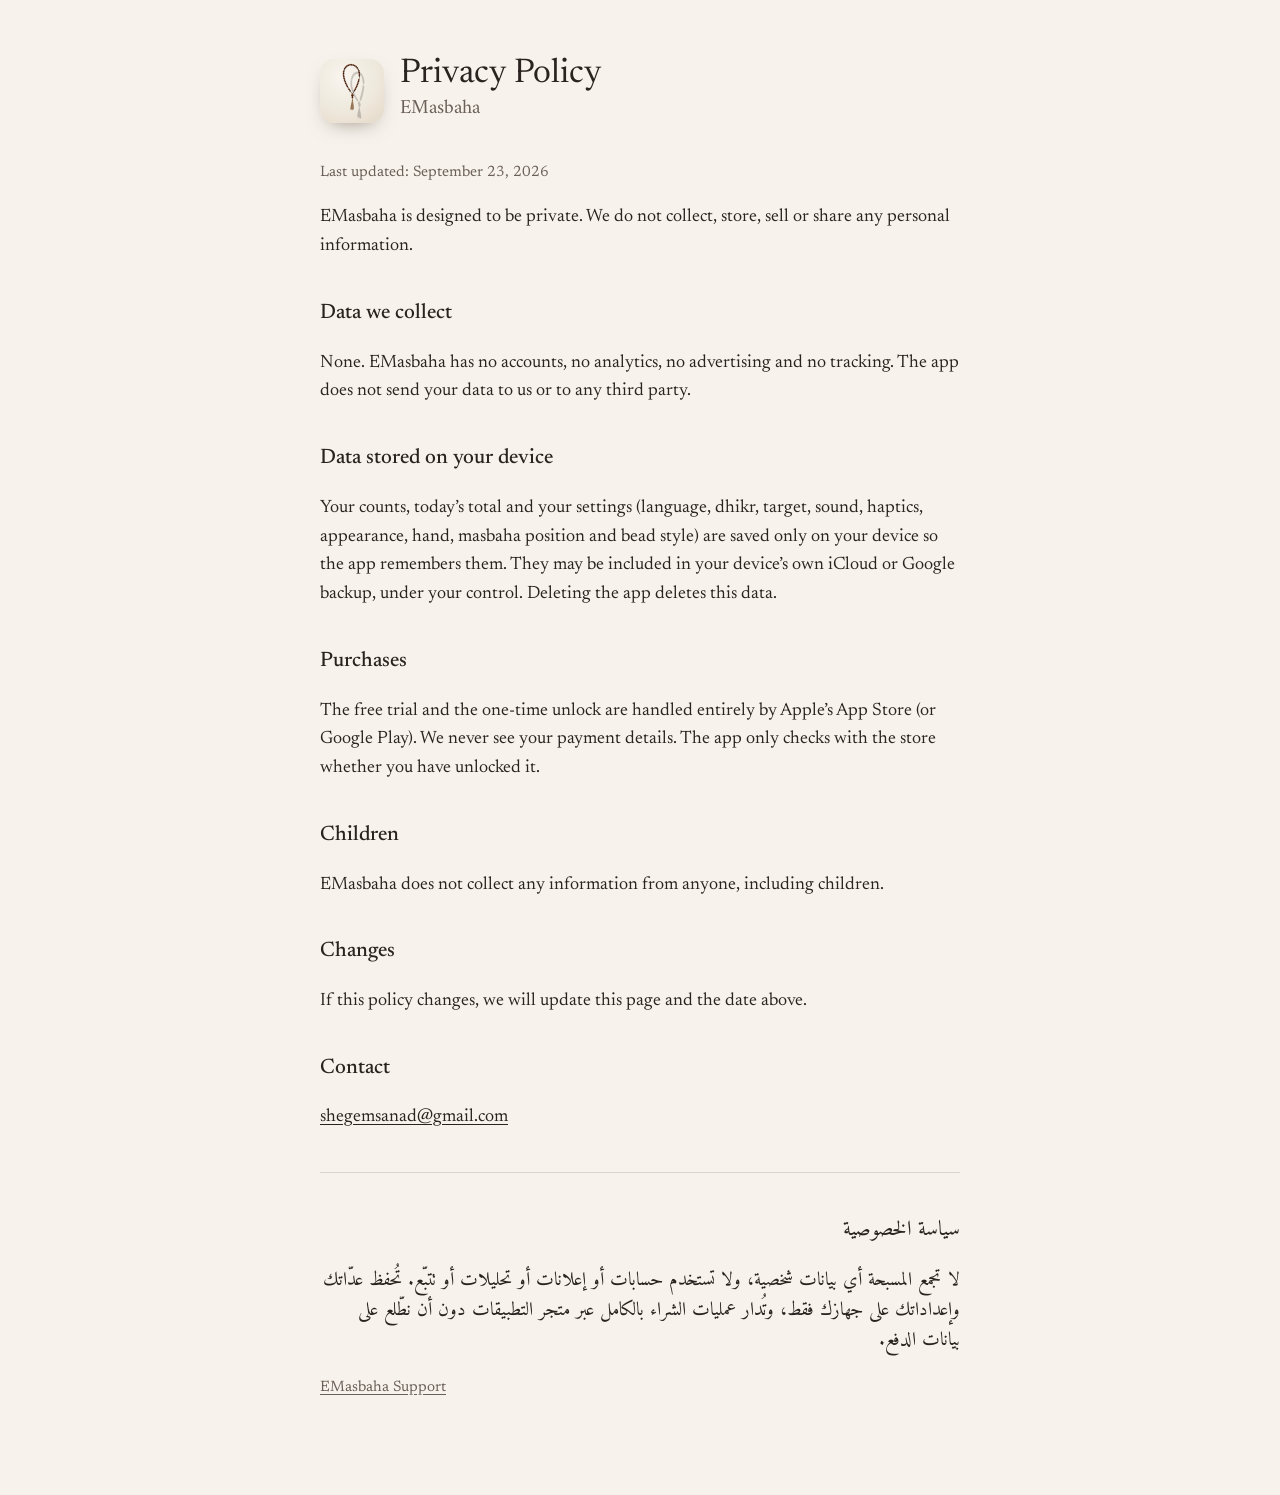
==== privacy.html @ 6d899d8a "EMasbaha support and privacy pages Co-Authored-By: Claude Opus 5.5 <noreply@anthropic.com>" ====
<!DOCTYPE html>
<html lang="en"><head><meta charset="utf-8"><meta name="viewport" content="width=device-width,initial-scale=1">
<title>EMasbaha — Privacy Policy</title>
<link rel="preconnect" href="https://fonts.googleapis.com"><link rel="preconnect" href="https://fonts.gstatic.com" crossorigin>
<link href="https://fonts.googleapis.com/css2?family=Amiri&family=Newsreader:opsz,wght@6..72,400;6..72,500&display=swap" rel="stylesheet">
<link rel="stylesheet" href="style.css"></head>
<body><main>
<header><img src="icon.png" alt=""><div><h1>Privacy Policy</h1><div class="ar">EMasbaha</div></div></header>
<p class="muted">Last updated: September 23, 2026</p>

<p>EMasbaha is designed to be private. We do not collect, store, sell or share any personal information.</p>

<h2>Data we collect</h2>
<p>None. EMasbaha has no accounts, no analytics, no advertising and no tracking. The app does not send your data to us or to any third party.</p>

<h2>Data stored on your device</h2>
<p>Your counts, today’s total and your settings (language, dhikr, target, sound, haptics, appearance, hand, masbaha position and bead style) are saved only on your device so the app remembers them. They may be included in your device’s own iCloud or Google backup, under your control. Deleting the app deletes this data.</p>

<h2>Purchases</h2>
<p>The free trial and the one-time unlock are handled entirely by Apple’s App Store (or Google Play). We never see your payment details. The app only checks with the store whether you have unlocked it.</p>

<h2>Children</h2>
<p>EMasbaha does not collect any information from anyone, including children.</p>

<h2>Changes</h2>
<p>If this policy changes, we will update this page and the date above.</p>

<h2>Contact</h2>
<p><a href="mailto:shegemsanad@gmail.com">shegemsanad@gmail.com</a></p>

<hr>
<div dir="rtl" lang="ar">
<h2>سياسة الخصوصية</h2>
<p>لا تجمع المسبحة أي بيانات شخصية، ولا تستخدم حسابات أو إعلانات أو تحليلات أو تتبّع. تُحفظ عدّاتك وإعداداتك على جهازك فقط، وتُدار عمليات الشراء بالكامل عبر متجر التطبيقات دون أن نطّلع على بيانات الدفع.</p>
</div>
<p class="muted"><a href="index.html">EMasbaha Support</a></p>
</main></body></html>
---- style.css ----
:root{--bg:#f7f3ec;--ink:#2a2320;--muted:#6b6058;--line:rgba(42,35,32,.14)}
@media (prefers-color-scheme:dark){:root{--bg:#1b1816;--ink:#eee6d8;--muted:#a89d90;--line:rgba(238,230,216,.14)}}
*{box-sizing:border-box}
body{margin:0;background:var(--bg);color:var(--ink);font:18px/1.6 'Newsreader',Georgia,serif;-webkit-font-smoothing:antialiased}
main{max-width:680px;margin:0 auto;padding:56px 20px 80px}
header{display:flex;align-items:center;gap:16px;margin-bottom:36px}
header img{width:64px;height:64px;border-radius:22.5%;box-shadow:0 8px 20px -10px rgba(40,22,8,.5)}
h1{font-weight:400;font-size:34px;line-height:1.1;margin:0}
.ar{font-family:'Amiri',serif;color:var(--muted);font-size:20px}
h2{font-weight:500;font-size:21px;margin:36px 0 8px}
p,li{color:var(--ink)}
.muted{color:var(--muted);font-size:15px}
a{color:inherit;text-underline-offset:3px}
hr{border:0;border-top:1px solid var(--line);margin:40px 0}
[dir=rtl]{font-family:'Amiri',serif;font-size:19px}
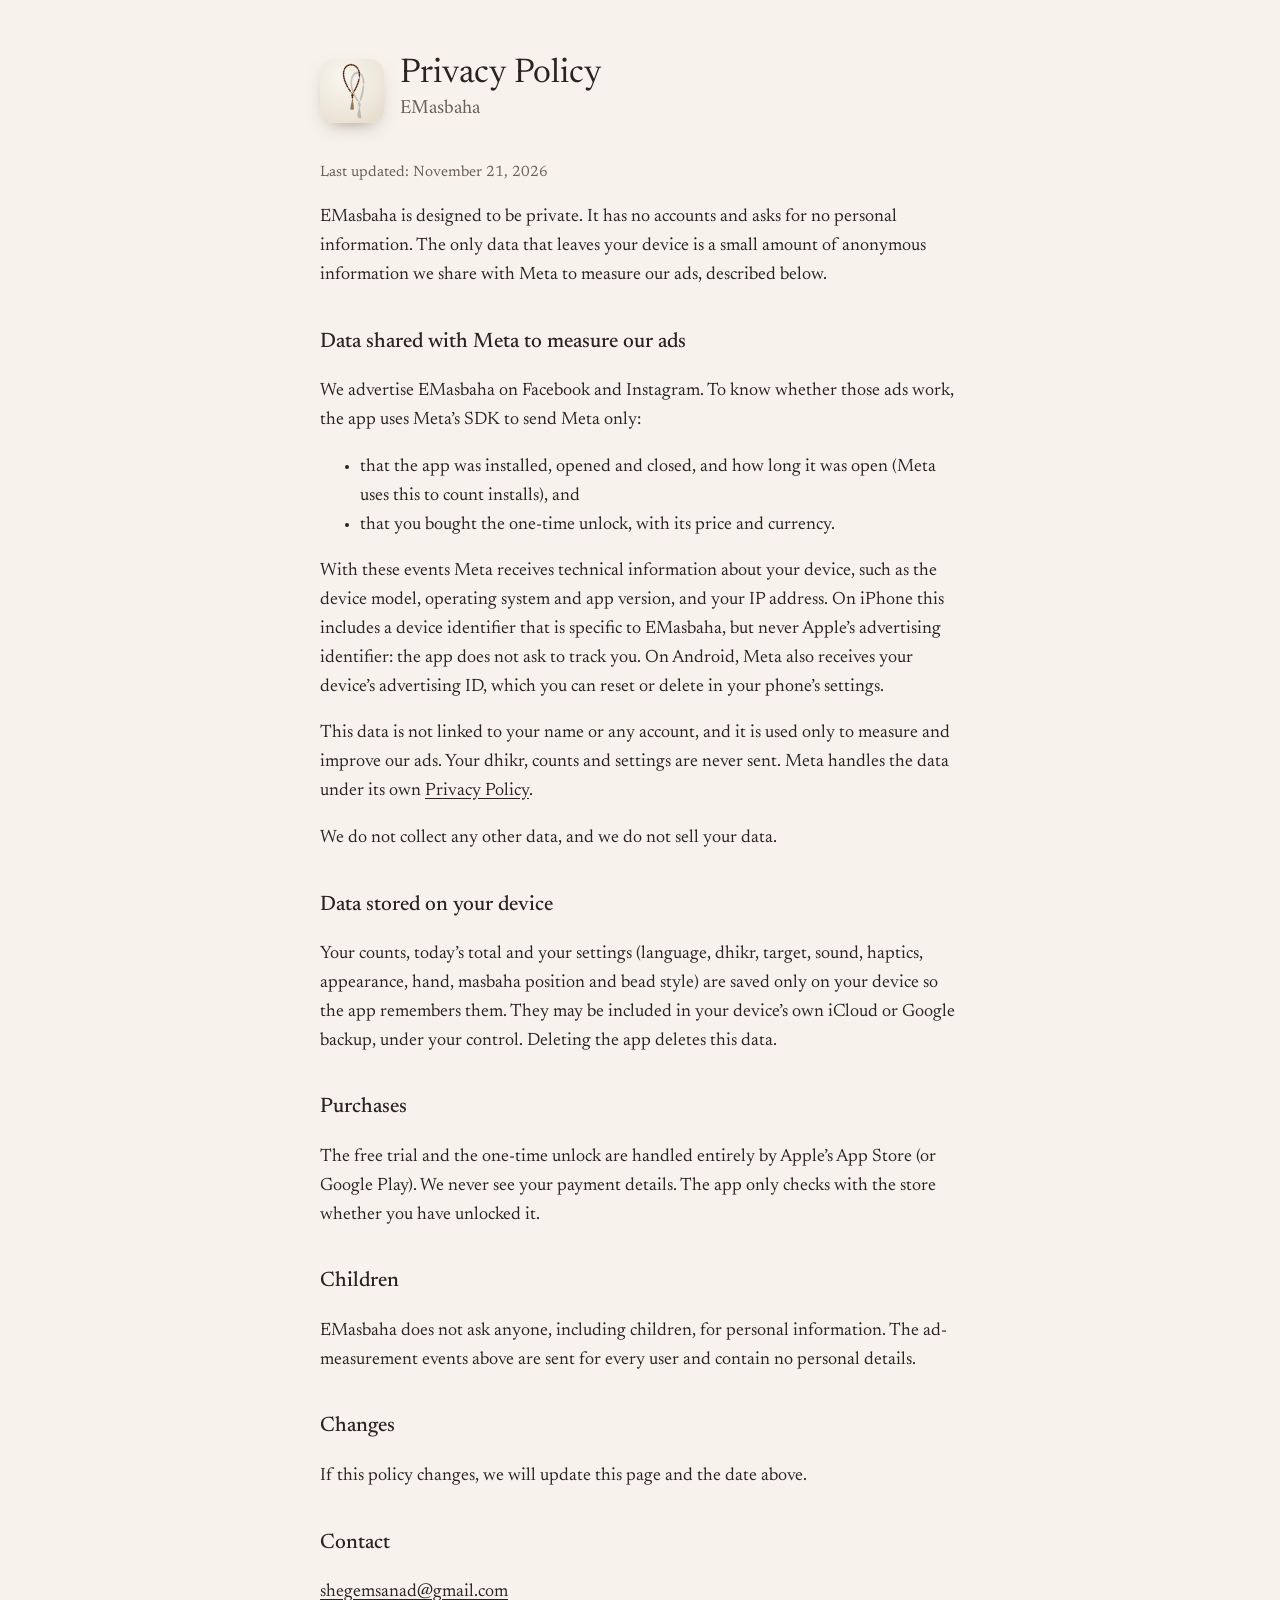
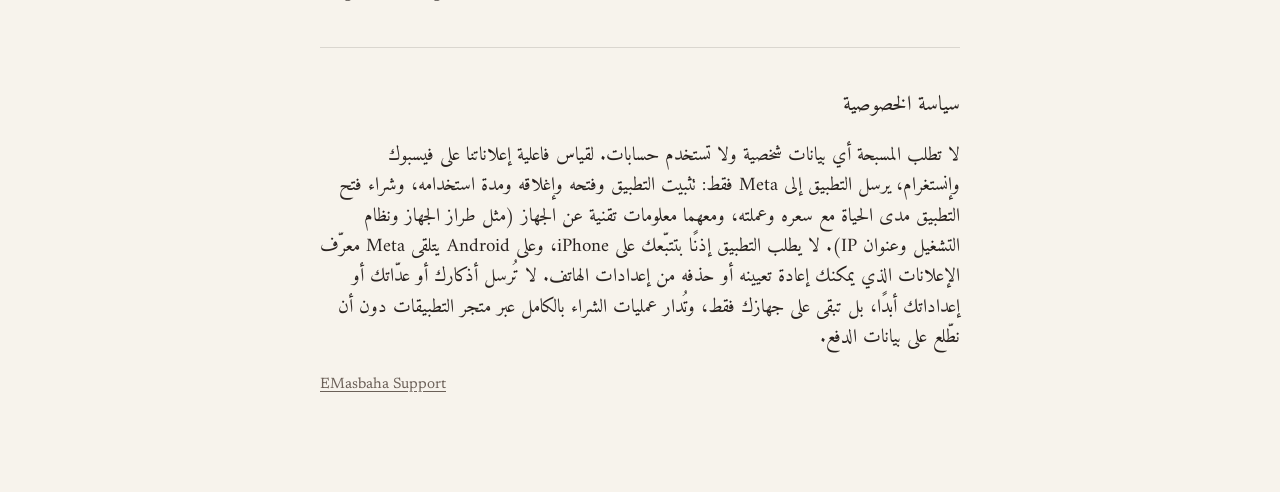
==== commit ca0a5d32: "Privacy policy: Meta App Events for ad measurement (installs, opens and the unlock purchase)" ====
--- a/privacy.html
+++ b/privacy.html
@@ -6,12 +6,19 @@
 <link rel="stylesheet" href="style.css"></head>
 <body><main>
 <header><img src="icon.png" alt=""><div><h1>Privacy Policy</h1><div class="ar">EMasbaha</div></div></header>
-<p class="muted">Last updated: September 23, 2026</p>
+<p class="muted">Last updated: November 21, 2026</p>
 
-<p>EMasbaha is designed to be private. We do not collect, store, sell or share any personal information.</p>
+<p>EMasbaha is designed to be private. It has no accounts and asks for no personal information. The only data that leaves your device is a small amount of anonymous information we share with Meta to measure our ads, described below.</p>
 
-<h2>Data we collect</h2>
-<p>None. EMasbaha has no accounts, no analytics, no advertising and no tracking. The app does not send your data to us or to any third party.</p>
+<h2>Data shared with Meta to measure our ads</h2>
+<p>We advertise EMasbaha on Facebook and Instagram. To know whether those ads work, the app uses Meta’s SDK to send Meta only:</p>
+<ul>
+<li>that the app was installed, opened and closed, and how long it was open (Meta uses this to count installs), and</li>
+<li>that you bought the one-time unlock, with its price and currency.</li>
+</ul>
+<p>With these events Meta receives technical information about your device, such as the device model, operating system and app version, and your IP address. On iPhone this includes a device identifier that is specific to EMasbaha, but never Apple’s advertising identifier: the app does not ask to track you. On Android, Meta also receives your device’s advertising ID, which you can reset or delete in your phone’s settings.</p>
+<p>This data is not linked to your name or any account, and it is used only to measure and improve our ads. Your dhikr, counts and settings are never sent. Meta handles the data under its own <a href="https://www.facebook.com/privacy/policy/">Privacy Policy</a>.</p>
+<p>We do not collect any other data, and we do not sell your data.</p>
 
 <h2>Data stored on your device</h2>
 <p>Your counts, today’s total and your settings (language, dhikr, target, sound, haptics, appearance, hand, masbaha position and bead style) are saved only on your device so the app remembers them. They may be included in your device’s own iCloud or Google backup, under your control. Deleting the app deletes this data.</p>
@@ -20,7 +27,7 @@
 <p>The free trial and the one-time unlock are handled entirely by Apple’s App Store (or Google Play). We never see your payment details. The app only checks with the store whether you have unlocked it.</p>
 
 <h2>Children</h2>
-<p>EMasbaha does not collect any information from anyone, including children.</p>
+<p>EMasbaha does not ask anyone, including children, for personal information. The ad-measurement events above are sent for every user and contain no personal details.</p>
 
 <h2>Changes</h2>
 <p>If this policy changes, we will update this page and the date above.</p>
@@ -31,7 +38,7 @@
 <hr>
 <div dir="rtl" lang="ar">
 <h2>سياسة الخصوصية</h2>
-<p>لا تجمع المسبحة أي بيانات شخصية، ولا تستخدم حسابات أو إعلانات أو تحليلات أو تتبّع. تُحفظ عدّاتك وإعداداتك على جهازك فقط، وتُدار عمليات الشراء بالكامل عبر متجر التطبيقات دون أن نطّلع على بيانات الدفع.</p>
+<p>لا تطلب المسبحة أي بيانات شخصية ولا تستخدم حسابات. لقياس فاعلية إعلاناتنا على فيسبوك وإنستغرام، يرسل التطبيق إلى Meta فقط: تثبيت التطبيق وفتحه وإغلاقه ومدة استخدامه، وشراء فتح التطبيق مدى الحياة مع سعره وعملته، ومعهما معلومات تقنية عن الجهاز (مثل طراز الجهاز ونظام التشغيل وعنوان IP). لا يطلب التطبيق إذنًا بتتبّعك على iPhone، وعلى Android يتلقى Meta معرّف الإعلانات الذي يمكنك إعادة تعيينه أو حذفه من إعدادات الهاتف. لا تُرسل أذكارك أو عدّاتك أو إعداداتك أبدًا، بل تبقى على جهازك فقط، وتُدار عمليات الشراء بالكامل عبر متجر التطبيقات دون أن نطّلع على بيانات الدفع.</p>
 </div>
 <p class="muted"><a href="index.html">EMasbaha Support</a></p>
 </main></body></html>
